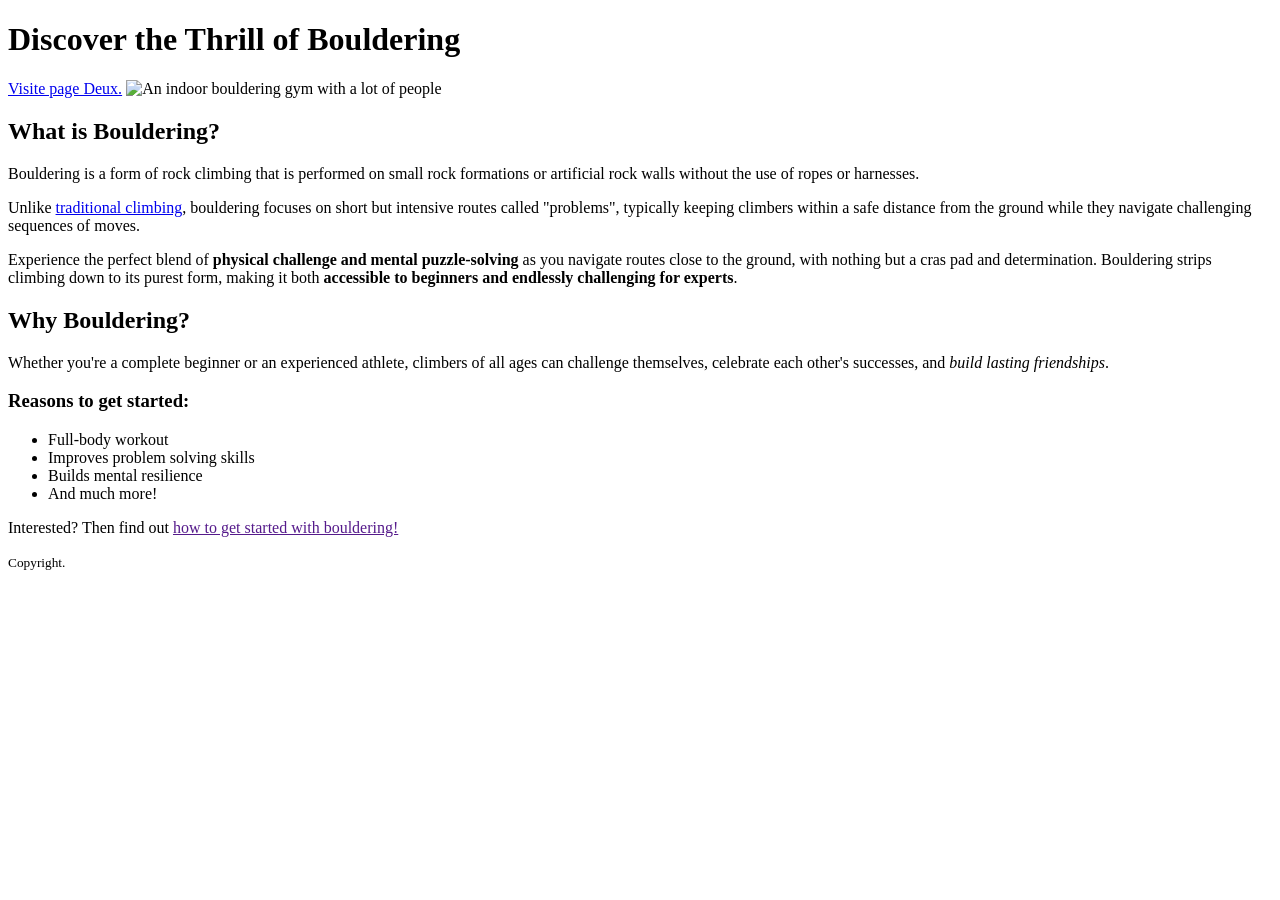
==== index.html @ ba55a71f "Create skeleton html pages" ====
<!DOCTYPE html>
<html lang="en">

<head>
    <meta charset="UTF-8">
    <meta name="viewport" content="width=device-width, initial-scale=1.0">
    <title>Re-Learning HTML & CSS Properly</title>
</head>

<body>
    <header>
        <!-- Banner -->
    </header>

    <main>
        <h1>Discover the Thrill of Bouldering</h1>

        <a href="getting-started.html">Visite page Deux.</a>

        <img src="" alt="An indoor bouldering gym with a lot of people">

        <section>
            <h2>What is Bouldering?</h2>
            <p>Bouldering is a form of rock climbing that is performed on small rock formations or artificial rock walls
                without
                the use of ropes or harnesses.</p>
            <p>Unlike <a href="https://en.wikipedia.org/wiki/Traditional_climbing">traditional climbing</a>, bouldering focuses on short but intensive routes called
                "problems",
                typically keeping climbers within a safe distance from the ground while they navigate challenging
                sequences
                of
                moves.</p>
            <p>Experience the perfect blend of <strong>physical challenge and mental puzzle-solving</strong> as you
                navigate routes close
                to
                the
                ground, with nothing but a cras pad and determination. Bouldering strips climbing down to its purest
                form,
                making it both <strong>accessible to beginners and endlessly challenging for experts</strong>.</p>
        </section>


        <section>
            <h2>Why Bouldering?</h2>
            <p>Whether you're a complete beginner or an experienced athlete, climbers of all ages can challenge
                themselves,
                celebrate each other's successes, and <em>build lasting friendships</em>.</p>

            <h3>Reasons to get started:</h3>
            <ul>
                <li>Full-body workout</li>
                <li>Improves problem solving skills</li>
                <li>Builds mental resilience</li>
                <li>And much more!</li>
            </ul>
            <p>Interested? Then find out <a href="">how to get started with bouldering!</a></p>
        </section>
    </main>


    <footer>
        <small>Copyright.</small>
    </footer>

</body>

</html>
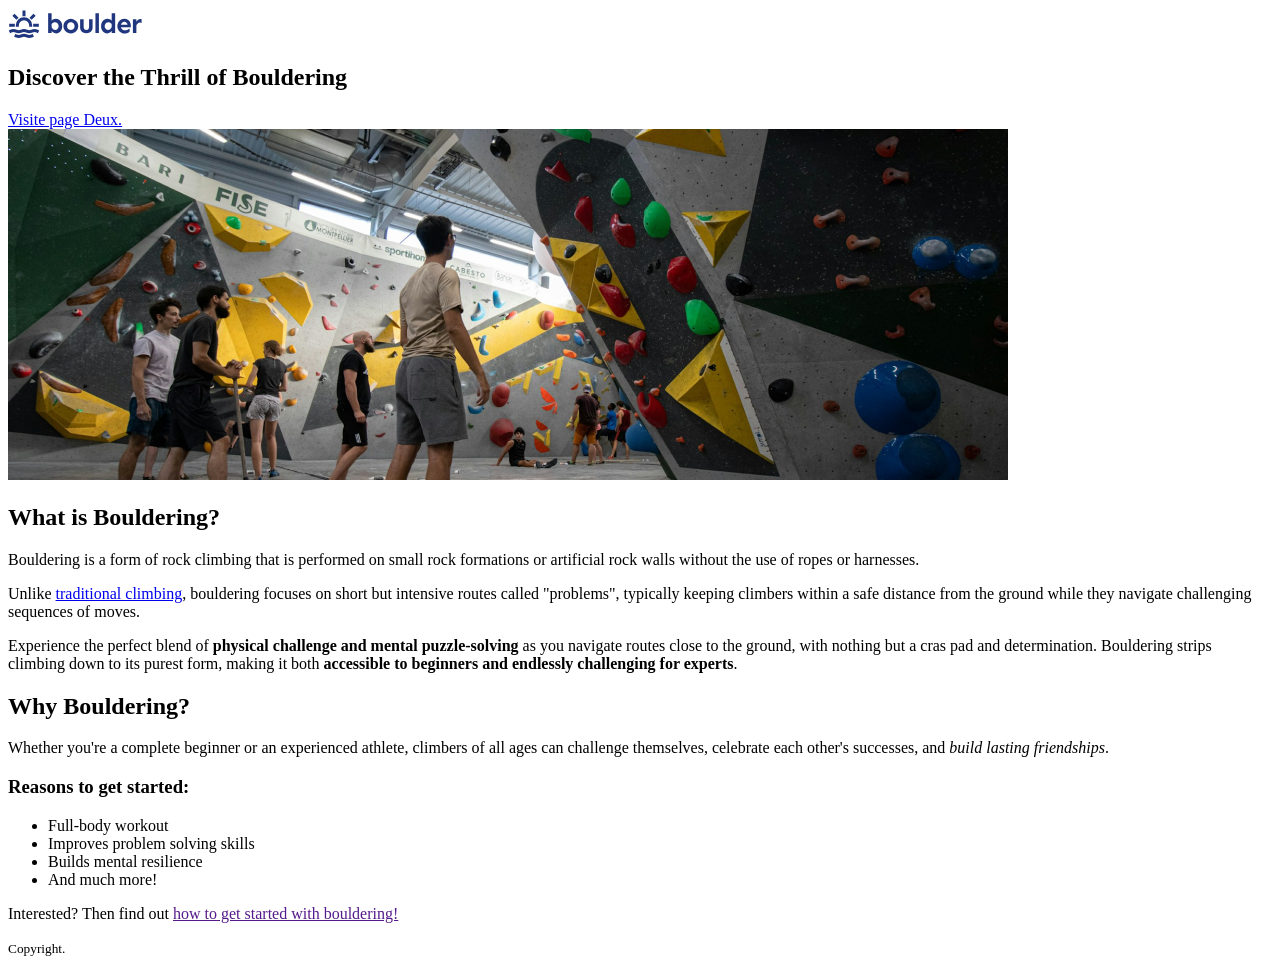
==== commit 39882e45: "Add: Images" ====
--- a/index.html
+++ b/index.html
@@ -9,22 +9,25 @@
 
 <body>
     <header>
-        <!-- Banner -->
+        <img src="images/logo.svg" alt="">
     </header>
 
     <main>
-        <h1>Discover the Thrill of Bouldering</h1>
+        <section>
+            <h1>Discover the Thrill of Bouldering</h1>
 
-        <a href="getting-started.html">Visite page Deux.</a>
+            <a href="getting-started.html">Visite page Deux.</a>
+        </section>
 
-        <img src="" alt="An indoor bouldering gym with a lot of people">
+        <img src="images/bouldering-gym.jpg" alt="An indoor bouldering gym with a lot of people">
 
         <section>
             <h2>What is Bouldering?</h2>
             <p>Bouldering is a form of rock climbing that is performed on small rock formations or artificial rock walls
                 without
                 the use of ropes or harnesses.</p>
-            <p>Unlike <a href="https://en.wikipedia.org/wiki/Traditional_climbing">traditional climbing</a>, bouldering focuses on short but intensive routes called
+            <p>Unlike <a href="https://en.wikipedia.org/wiki/Traditional_climbing">traditional climbing</a>, bouldering
+                focuses on short but intensive routes called
                 "problems",
                 typically keeping climbers within a safe distance from the ground while they navigate challenging
                 sequences
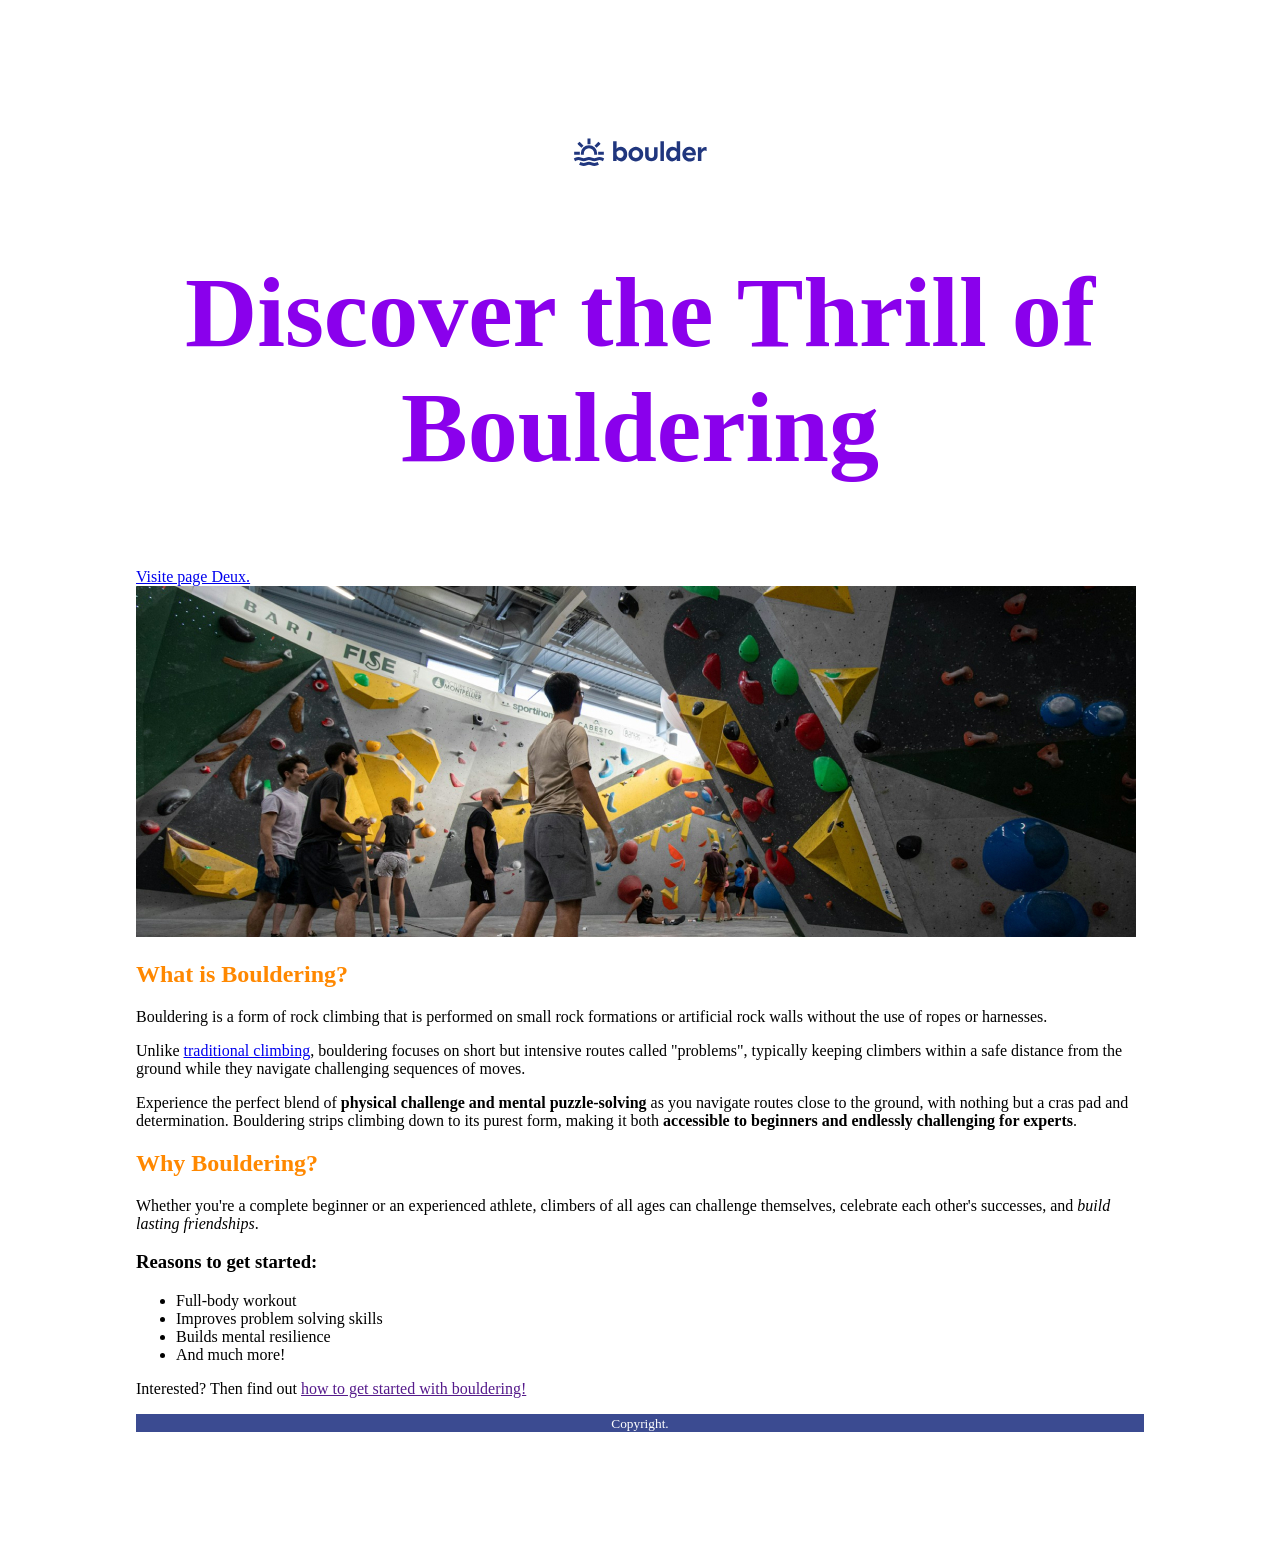
==== commit cbed6dbb: "Add: CSS styles to Home page." ====
--- a/index.html
+++ b/index.html
@@ -5,6 +5,8 @@
     <meta charset="UTF-8">
     <meta name="viewport" content="width=device-width, initial-scale=1.0">
     <title>Re-Learning HTML & CSS Properly</title>
+
+    <link href="css/style.css" rel="stylesheet">
 </head>
 
 <body>
--- a/css/style.css
+++ b/css/style.css
@@ -0,0 +1,37 @@
+header
+{
+    text-align: center;
+}
+
+
+body
+{
+    background-color: #ffffff;
+    padding: 10%;
+}
+
+h1
+{
+    color: #8a00ec;
+    font-size: 100px;
+    text-align: center;
+}
+
+h2
+{
+    color: rgb(255, 136, 0);
+    /* text-align: center; */
+}
+
+p
+{
+    /* text-align: center; */
+}
+
+footer
+{
+    background-color: rgba(0, 21, 113, 0.767);
+    color: #fff;
+    text-align: center;
+}
+
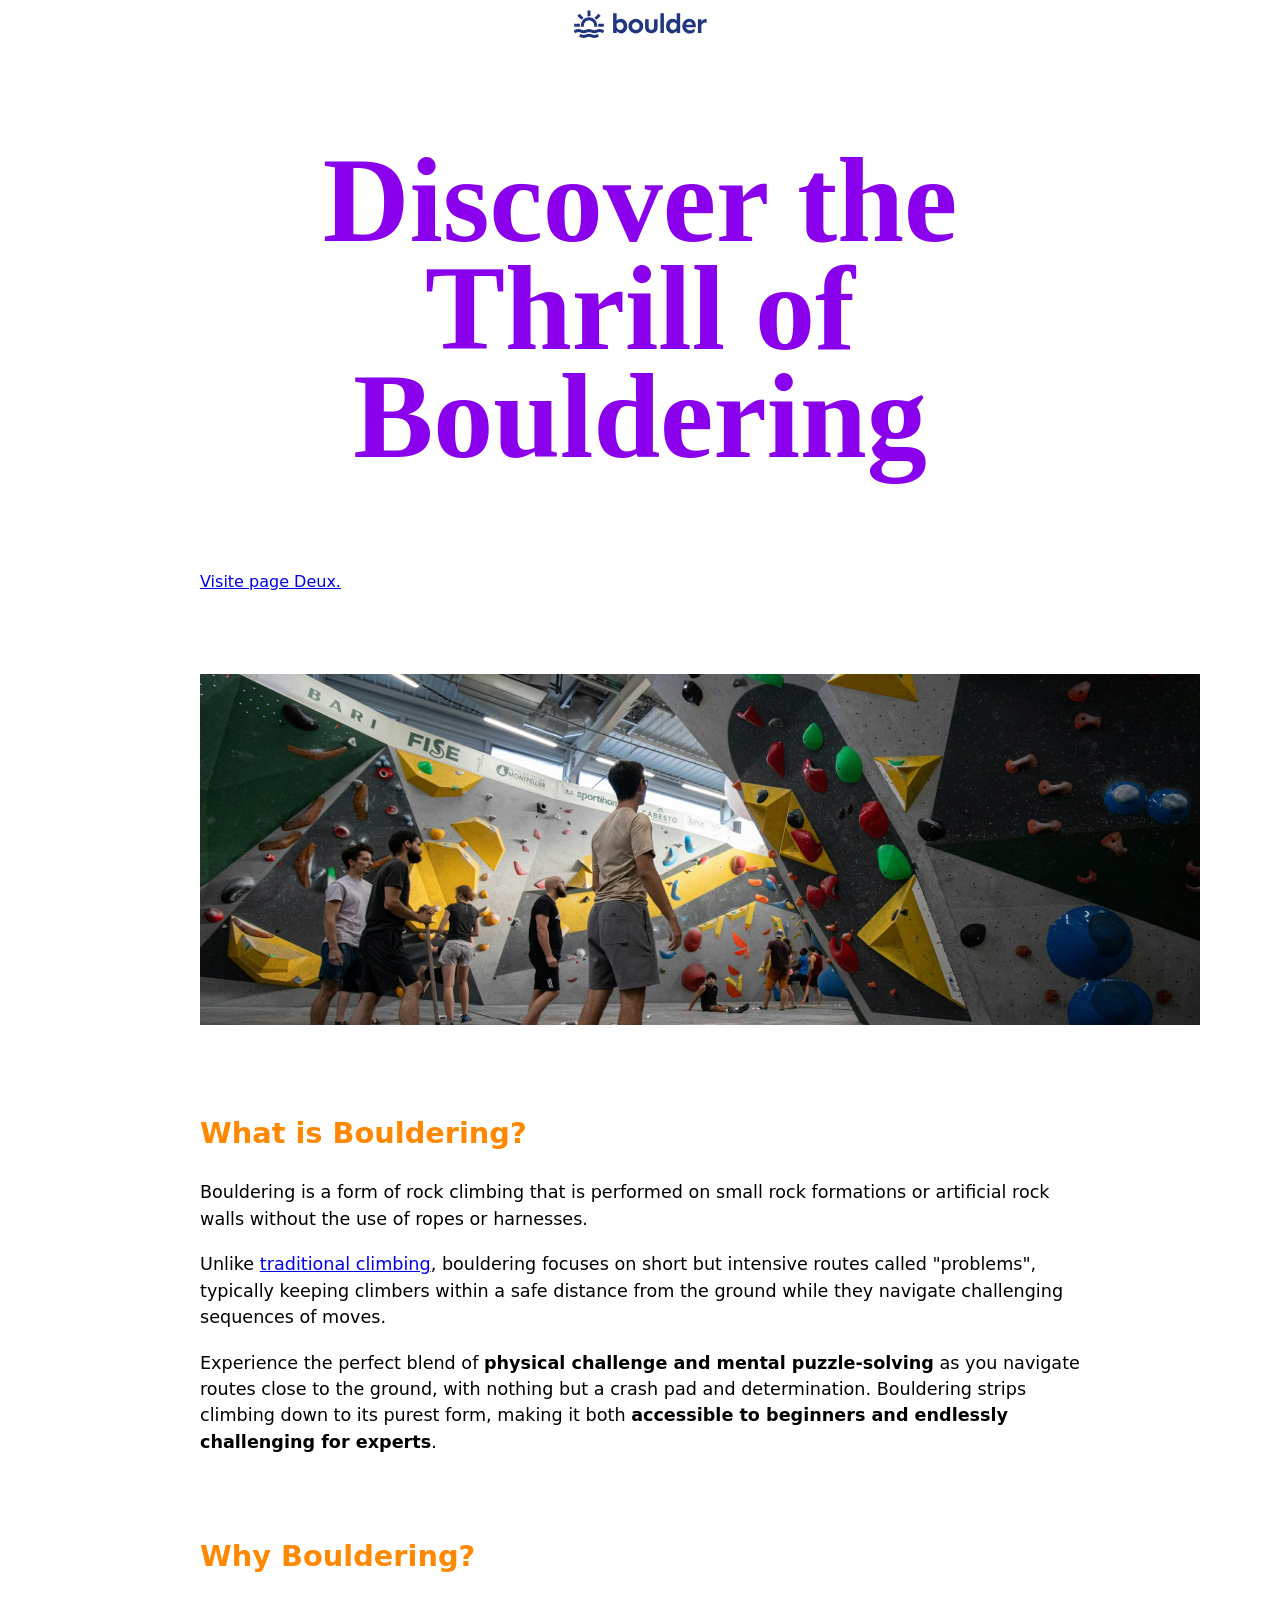
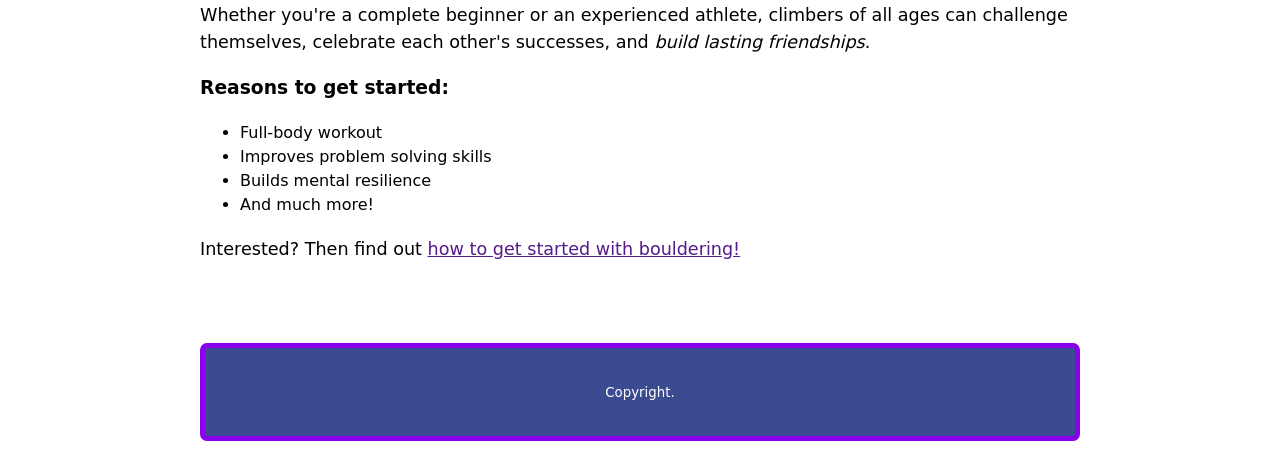
==== commit 3ed675c2: "Completed Version 1 of the website" ====
--- a/index.html
+++ b/index.html
@@ -39,7 +39,7 @@
                 navigate routes close
                 to
                 the
-                ground, with nothing but a cras pad and determination. Bouldering strips climbing down to its purest
+                ground, with nothing but a crash pad and determination. Bouldering strips climbing down to its purest
                 form,
                 making it both <strong>accessible to beginners and endlessly challenging for experts</strong>.</p>
         </section>
--- a/css/style.css
+++ b/css/style.css
@@ -1,37 +1,60 @@
+* 
+{
+    box-sizing: border-box;
+}
+
 header
 {
     text-align: center;
 }
 
-
 body
 {
     background-color: #ffffff;
-    padding: 10%;
+    padding-inline: 15%;
+    font-family: system-ui, -apple-system, BlinkMacSystemFont, 'Segoe UI', Roboto, Oxygen, Ubuntu, Cantarell, 'Open Sans', 'Helvetica Neue', sans-serif;
+    font-size: 1rem;
+    font-weight: 400;
+    line-height: 1.5;
+}
+
+section
+{
+    margin-block: 5rem;
 }
 
 h1
 {
+    font-family: 'Times New Roman', Times, serif;
     color: #8a00ec;
-    font-size: 100px;
+    font-size: 7.5rem;
+    font-weight: 900;
     text-align: center;
+    line-height: 0.9;
 }
 
 h2
 {
     color: rgb(255, 136, 0);
+    font-size: 1.8rem;
     /* text-align: center; */
 }
 
 p
 {
     /* text-align: center; */
+    font-size: 1.1rem;
+    margin-block: 1.2rem;
 }
+
 
 footer
 {
     background-color: rgba(0, 21, 113, 0.767);
     color: #fff;
     text-align: center;
+    padding: 2rem;
+    border:#8a00ec 5px solid;
+    border-radius: 7px;
 }
 
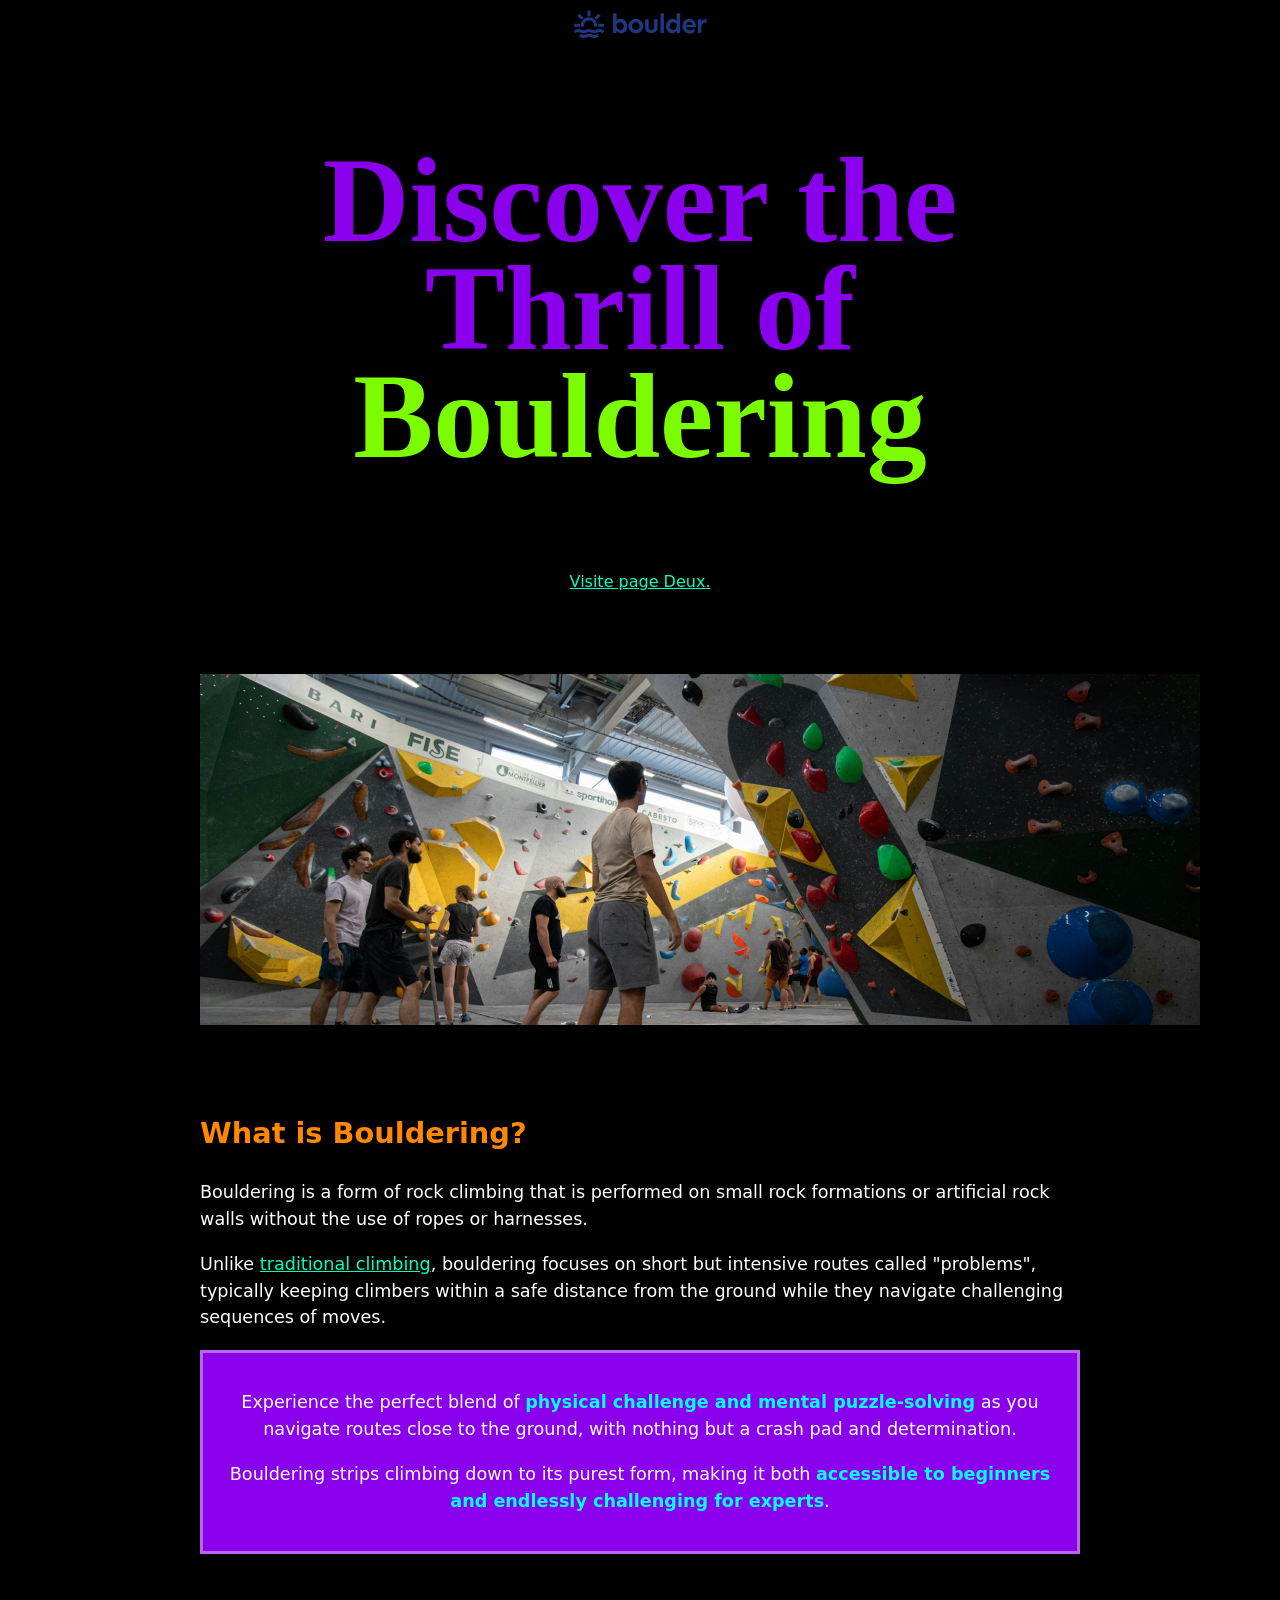
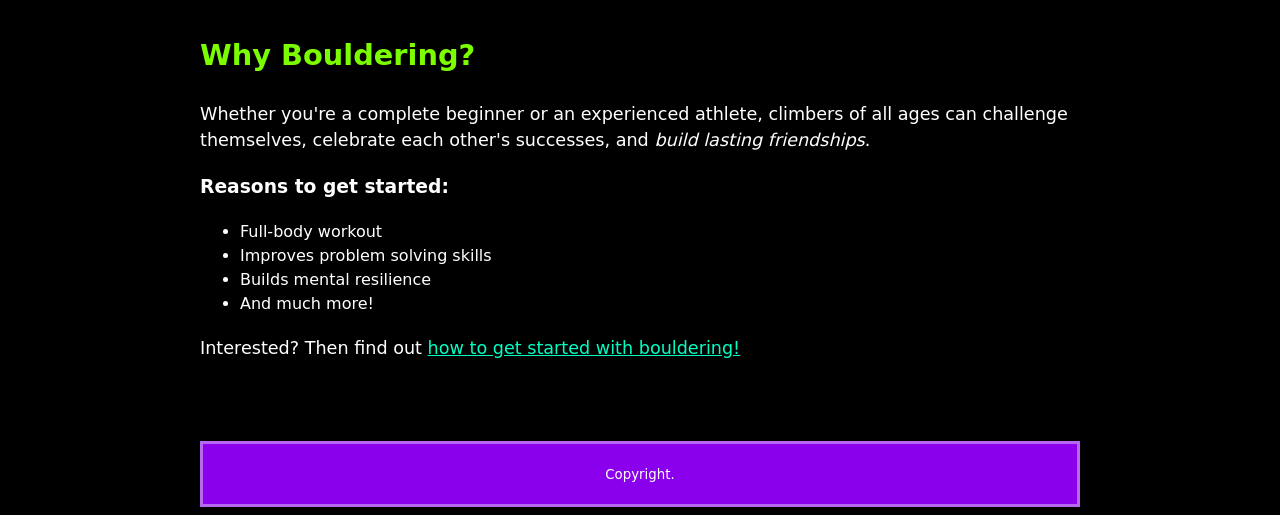
==== commit f68b8f97: "Add: bg photo on div and other small things" ====
--- a/index.html
+++ b/index.html
@@ -15,8 +15,8 @@
     </header>
 
     <main>
-        <section>
-            <h1>Discover the Thrill of Bouldering</h1>
+        <section class="section-center">
+            <h1>Discover the Thrill of <span class="secondary-text">Bouldering</span></h1>
 
             <a href="getting-started.html">Visite page Deux.</a>
         </section>
@@ -35,18 +35,23 @@
                 sequences
                 of
                 moves.</p>
-            <p>Experience the perfect blend of <strong>physical challenge and mental puzzle-solving</strong> as you
-                navigate routes close
-                to
-                the
-                ground, with nothing but a crash pad and determination. Bouldering strips climbing down to its purest
-                form,
-                making it both <strong>accessible to beginners and endlessly challenging for experts</strong>.</p>
+
+            <div class="primary-bg">
+                <p>Experience the perfect blend of <strong>physical challenge and mental puzzle-solving</strong> as you
+                    navigate routes close
+                    to
+                    the
+                    ground, with nothing but a crash pad and determination.</p>
+
+                <p>Bouldering strips climbing down to its purest
+                    form,
+                    making it both <strong>accessible to beginners and endlessly challenging for experts</strong>.</p>
+            </div>
         </section>
 
 
         <section>
-            <h2>Why Bouldering?</h2>
+            <h2 class="secondary-text">Why Bouldering?</h2>
             <p>Whether you're a complete beginner or an experienced athlete, climbers of all ages can challenge
                 themselves,
                 celebrate each other's successes, and <em>build lasting friendships</em>.</p>
@@ -63,7 +68,7 @@
     </main>
 
 
-    <footer>
+    <footer class="primary-bg">
         <small>Copyright.</small>
     </footer>
 
--- a/css/style.css
+++ b/css/style.css
@@ -1,6 +1,29 @@
 * 
 {
     box-sizing: border-box;
+}
+
+
+a
+{
+    color: rgb(0, 255, 195);
+}
+
+/* a:visited                // Not primarily Used, for clarification purposes
+{
+    color: darkmagenta;
+} */
+
+a:hover,
+a:focus-visible
+{
+    color: rgb(0, 255, 85);
+    font-style: oblique;
+}
+
+a:active
+{
+    color: #fff;
 }
 
 header
@@ -10,7 +33,8 @@
 
 body
 {
-    background-color: #ffffff;
+    background-color: #000;
+    color: white;
     padding-inline: 15%;
     font-family: system-ui, -apple-system, BlinkMacSystemFont, 'Segoe UI', Roboto, Oxygen, Ubuntu, Cantarell, 'Open Sans', 'Helvetica Neue', sans-serif;
     font-size: 1rem;
@@ -50,11 +74,38 @@
 
 footer
 {
-    background-color: rgba(0, 21, 113, 0.767);
-    color: #fff;
     text-align: center;
-    padding: 2rem;
-    border:#8a00ec 5px solid;
-    border-radius: 7px;
 }
 
+.climber-bg
+{
+    background-image: url('../images/simple-steps.jpg');
+    border:#b768f0 solid 5px;
+    padding: 8%;
+    background-repeat: no-repeat;
+    background-position: center;
+    background-size: contain;
+}
+
+.section-center
+{
+    text-align: center;
+}
+
+.primary-bg
+{
+    background-color: #8a00ec;
+    color: #fff;
+    padding: 2%;
+    text-align: center;
+    border: #b768f0 3px solid;
+}
+.primary-bg strong
+{
+    color: aqua;
+}
+
+.secondary-text
+{
+    color: lawngreen;
+}
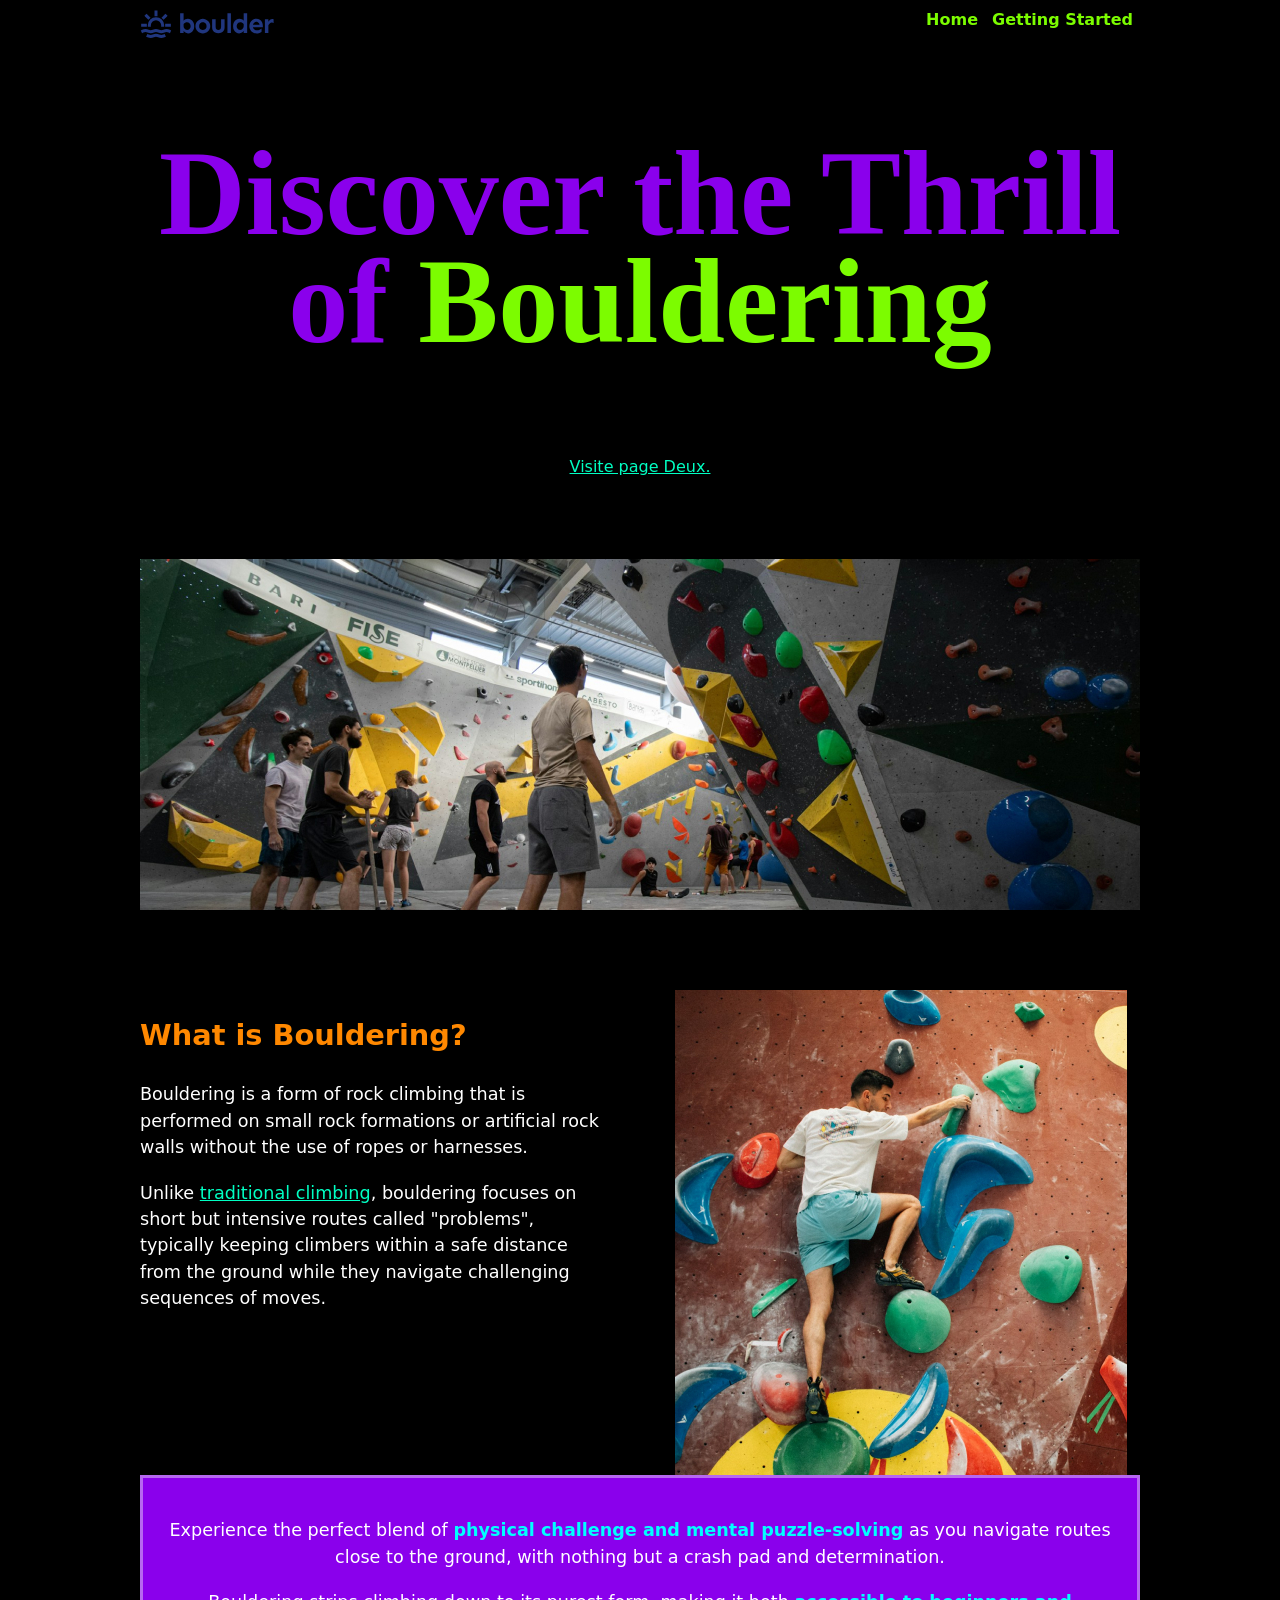
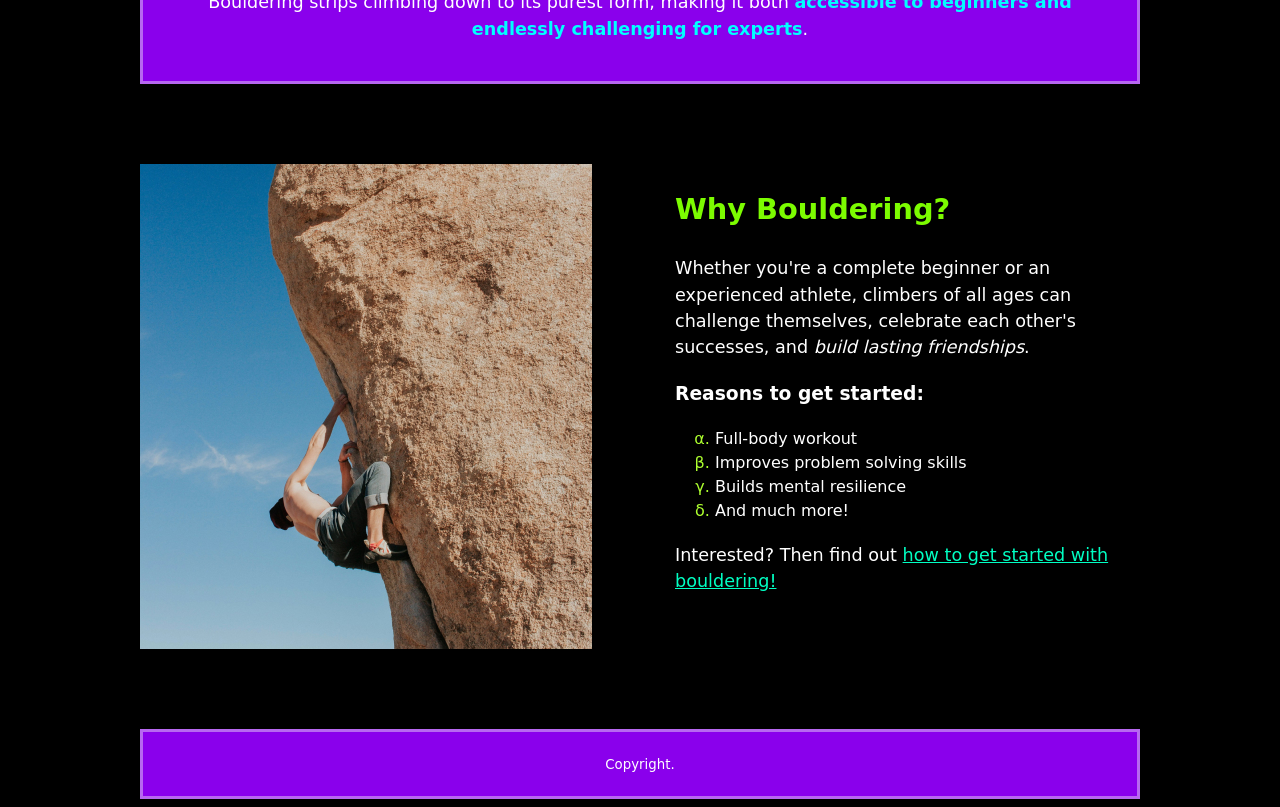
==== commit 4447f7ed: "format webpage to specified style" ====
--- a/index.html
+++ b/index.html
@@ -10,67 +10,92 @@
 </head>
 
 <body>
-    <header>
-        <img src="images/logo.svg" alt="">
-    </header>
+    <div class="wrapper">
+        <header>
+            <img src="images/logo.svg" alt="">
+            <nav class="primary-nav" aria-label="Primary Navigation">
+                <ul>
+                    <li><a href="index.html">Home</a></li>
+                    <li><a href="getting-started.html">Getting Started</a></li>
+                </ul>
+            </nav>
+        </header>
 
-    <main>
-        <section class="section-center">
-            <h1>Discover the Thrill of <span class="secondary-text">Bouldering</span></h1>
+        <main>
+            <section class="section-center">
+                <h1>Discover the Thrill of <span class="secondary-text">Bouldering</span></h1>
 
-            <a href="getting-started.html">Visite page Deux.</a>
-        </section>
+                <a href="getting-started.html">Visite page Deux.</a>
+            </section>
 
-        <img src="images/bouldering-gym.jpg" alt="An indoor bouldering gym with a lot of people">
+            <img src="images/bouldering-gym.jpg" alt="An indoor bouldering gym with a lot of people">
 
-        <section>
-            <h2>What is Bouldering?</h2>
-            <p>Bouldering is a form of rock climbing that is performed on small rock formations or artificial rock walls
-                without
-                the use of ropes or harnesses.</p>
-            <p>Unlike <a href="https://en.wikipedia.org/wiki/Traditional_climbing">traditional climbing</a>, bouldering
-                focuses on short but intensive routes called
-                "problems",
-                typically keeping climbers within a safe distance from the ground while they navigate challenging
-                sequences
-                of
-                moves.</p>
+            <section>
+                <div class="two-column-layout">
+                    <div>
+                        <h2>What is Bouldering?</h2>
+                        <p>Bouldering is a form of rock climbing that is performed on small rock formations or
+                            artificial
+                            rock walls
+                            without
+                            the use of ropes or harnesses.</p>
+                        <p>Unlike <a href="https://en.wikipedia.org/wiki/Traditional_climbing">traditional climbing</a>,
+                            bouldering
+                            focuses on short but intensive routes called
+                            "problems",
+                            typically keeping climbers within a safe distance from the ground while they navigate
+                            challenging
+                            sequences
+                            of
+                            moves.</p>
+                    </div>
+                    <img src="images/what-is-bouldering.jpg" alt="A man trying to conquer a bouldering wall">
+                </div>
 
-            <div class="primary-bg">
-                <p>Experience the perfect blend of <strong>physical challenge and mental puzzle-solving</strong> as you
-                    navigate routes close
-                    to
-                    the
-                    ground, with nothing but a crash pad and determination.</p>
+                <div class="primary-bg">
+                    <p>Experience the perfect blend of <strong>physical challenge and mental puzzle-solving</strong> as
+                        you
+                        navigate routes close
+                        to
+                        the
+                        ground, with nothing but a crash pad and determination.</p>
 
-                <p>Bouldering strips climbing down to its purest
-                    form,
-                    making it both <strong>accessible to beginners and endlessly challenging for experts</strong>.</p>
-            </div>
-        </section>
+                    <p>Bouldering strips climbing down to its purest
+                        form,
+                        making it both <strong>accessible to beginners and endlessly challenging for experts</strong>.
+                    </p>
+                </div>
+            </section>
 
 
-        <section>
-            <h2 class="secondary-text">Why Bouldering?</h2>
-            <p>Whether you're a complete beginner or an experienced athlete, climbers of all ages can challenge
-                themselves,
-                celebrate each other's successes, and <em>build lasting friendships</em>.</p>
+            <section>
+                <div class="two-column-layout">
+                    <img src="images/why-bouldering.jpg" alt="A man scaling a large boulder outside under the blue sky">
+                    <div>
+                        <h2 class="secondary-text">Why Bouldering?</h2>
+                        <p>Whether you're a complete beginner or an experienced athlete, climbers of all ages can
+                            challenge
+                            themselves,
+                            celebrate each other's successes, and <em>build lasting friendships</em>.</p>
 
-            <h3>Reasons to get started:</h3>
-            <ul>
-                <li>Full-body workout</li>
-                <li>Improves problem solving skills</li>
-                <li>Builds mental resilience</li>
-                <li>And much more!</li>
-            </ul>
-            <p>Interested? Then find out <a href="">how to get started with bouldering!</a></p>
-        </section>
-    </main>
+                        <h3>Reasons to get started:</h3>
+                        <ul>
+                            <li>Full-body workout</li>
+                            <li>Improves problem solving skills</li>
+                            <li>Builds mental resilience</li>
+                            <li>And much more!</li>
+                        </ul>
+                        <p>Interested? Then find out <a href="">how to get started with bouldering!</a></p>
+                    </div>
+                </div>
+            </section>
+        </main>
 
 
-    <footer class="primary-bg">
-        <small>Copyright.</small>
-    </footer>
+        <footer class="primary-bg">
+            <small>Copyright.</small>
+        </footer>
+    </div>
 
 </body>
 
--- a/css/style.css
+++ b/css/style.css
@@ -3,6 +3,11 @@
     box-sizing: border-box;
 }
 
+img 
+{
+    display: block;            /*This displays the images as block element instead of inline, which is the default. */
+    max-inline-size: 100%;
+}
 
 a
 {
@@ -29,13 +34,15 @@
 header
 {
     text-align: center;
+    display: flex;
+    justify-content: space-between;
+    
 }
 
 body
 {
     background-color: #000;
     color: white;
-    padding-inline: 15%;
     font-family: system-ui, -apple-system, BlinkMacSystemFont, 'Segoe UI', Roboto, Oxygen, Ubuntu, Cantarell, 'Open Sans', 'Helvetica Neue', sans-serif;
     font-size: 1rem;
     font-weight: 400;
@@ -71,6 +78,16 @@
     margin-block: 1.2rem;
 }
 
+ul
+{
+    color: #fff;
+    list-style:lower-greek;
+}
+
+ul li::marker
+{
+    color:greenyellow;
+}
 
 footer
 {
@@ -84,7 +101,7 @@
     padding: 8%;
     background-repeat: no-repeat;
     background-position: center;
-    background-size: contain;
+    background-size: cover;
 }
 
 .section-center
@@ -108,4 +125,63 @@
 .secondary-text
 {
     color: lawngreen;
+}
+
+.wrapper 
+{
+    max-inline-size: 1000px;
+    margin-inline: auto;
+}
+
+.two-column-layout
+{
+    display: grid;
+    grid-template-columns: 1fr 1fr;
+    gap: 70px;
+}
+.primary-nav
+{
+
+}
+.primary-nav ul
+{
+    display: flex;
+    gap: 01;
+    list-style: none;
+    padding: 0;
+    /* border: 0;           Not used here*/ 
+    margin: 0;
+}
+.primary-nav a
+{
+    color: lawngreen;
+    text-decoration: none;
+    font-weight:bolder;
+    padding: 7px;
+}
+.primary-nav a:hover,
+.primary-nav a:focus-visible
+{
+    background-color: grey;
+    font-style: normal;
+    padding: 7px;
+    border-radius: 5px;
+    animation: rgb 5s linear infinite;
+}
+
+/* =========================================
+   ANIMATIONS
+   =========================================
+*/
+
+@keyframes rgb {
+  0%, 100% {
+    background-color: #ff0000; /* Red */
+  }
+  33% {
+    background-color: #00ff00; /* Green */
+  }
+  66% {
+    background-color: #0000ff; /* Blue */
+  }
 }
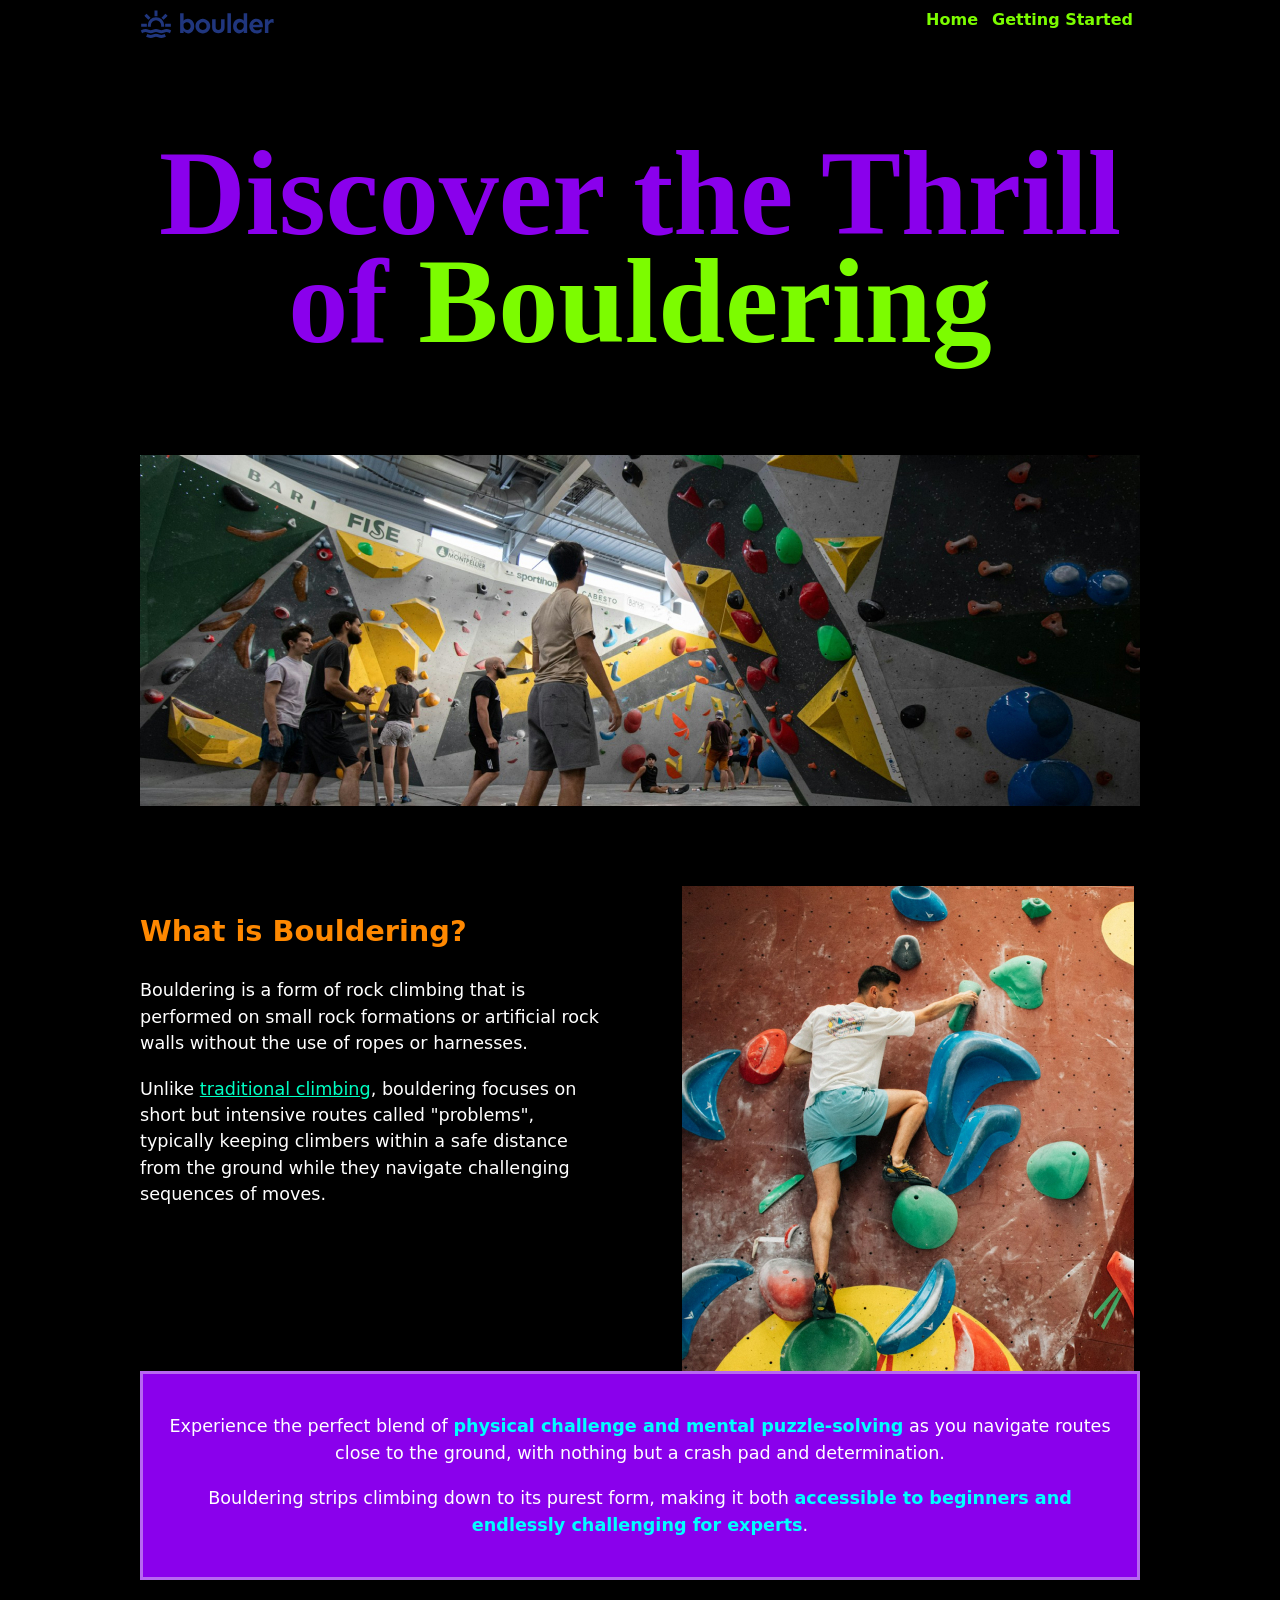
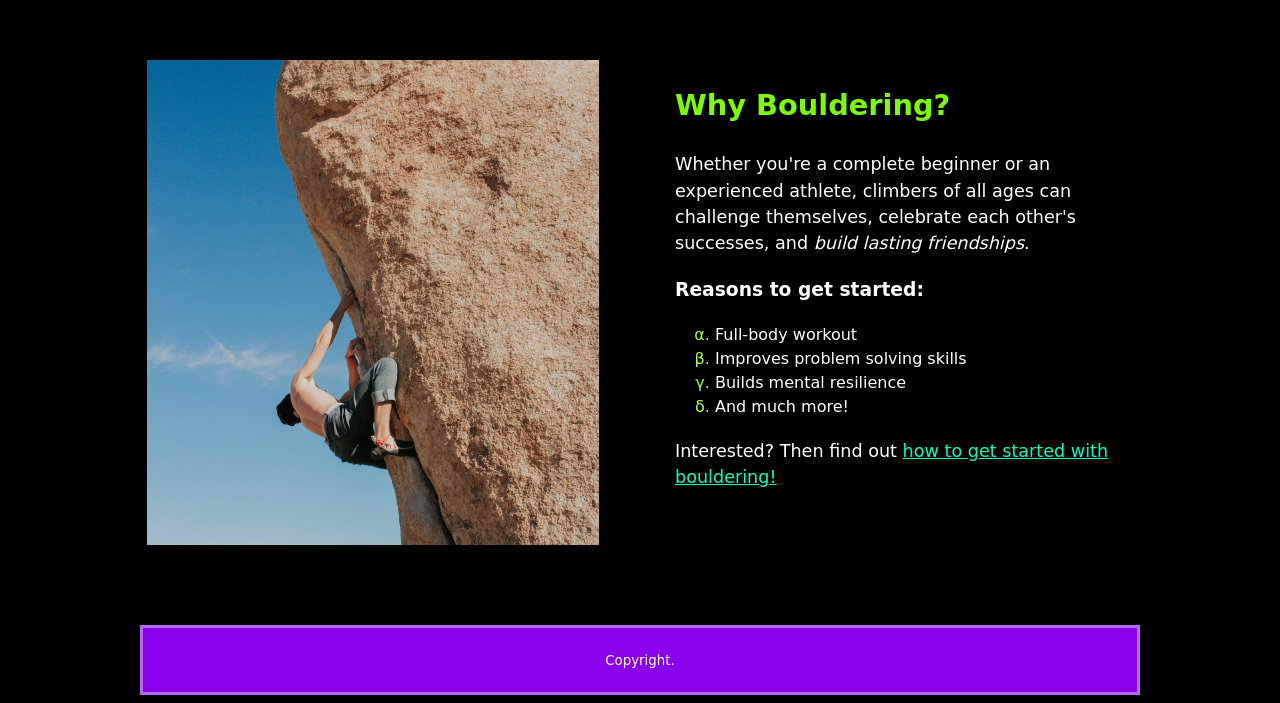
==== commit 8a9eb218: "remove: written links, add: mobile-first-formattin - Removed the written link to go from one page to" ====
--- a/index.html
+++ b/index.html
@@ -25,7 +25,6 @@
             <section class="section-center">
                 <h1>Discover the Thrill of <span class="secondary-text">Bouldering</span></h1>
 
-                <a href="getting-started.html">Visite page Deux.</a>
             </section>
 
             <img src="images/bouldering-gym.jpg" alt="An indoor bouldering gym with a lot of people">
--- a/css/style.css
+++ b/css/style.css
@@ -58,10 +58,15 @@
 {
     font-family: 'Times New Roman', Times, serif;
     color: #8a00ec;
-    font-size: 7.5rem;
+    font-size: 5.5rem;
     font-weight: 900;
     text-align: center;
     line-height: 0.9;
+
+    @media (width > 700px)
+    {
+        font-size: 7.5rem;
+    }
 }
 
 h2
@@ -135,10 +140,25 @@
 
 .two-column-layout
 {
-    display: grid;
-    grid-template-columns: 1fr 1fr;
-    gap: 70px;
-}
+    @media (width > 700px)
+    {
+        display: grid;
+        grid-template-columns: 1fr 1fr;
+        gap: 70px;
+        margin:auto;
+    }
+}
+
+.two-column-layout img
+{
+    margin-inline: auto;
+    /* @media (width < 700px)
+    {
+        inline-size: 100%;
+        height: auto;
+    } */
+}
+
 .primary-nav
 {
 
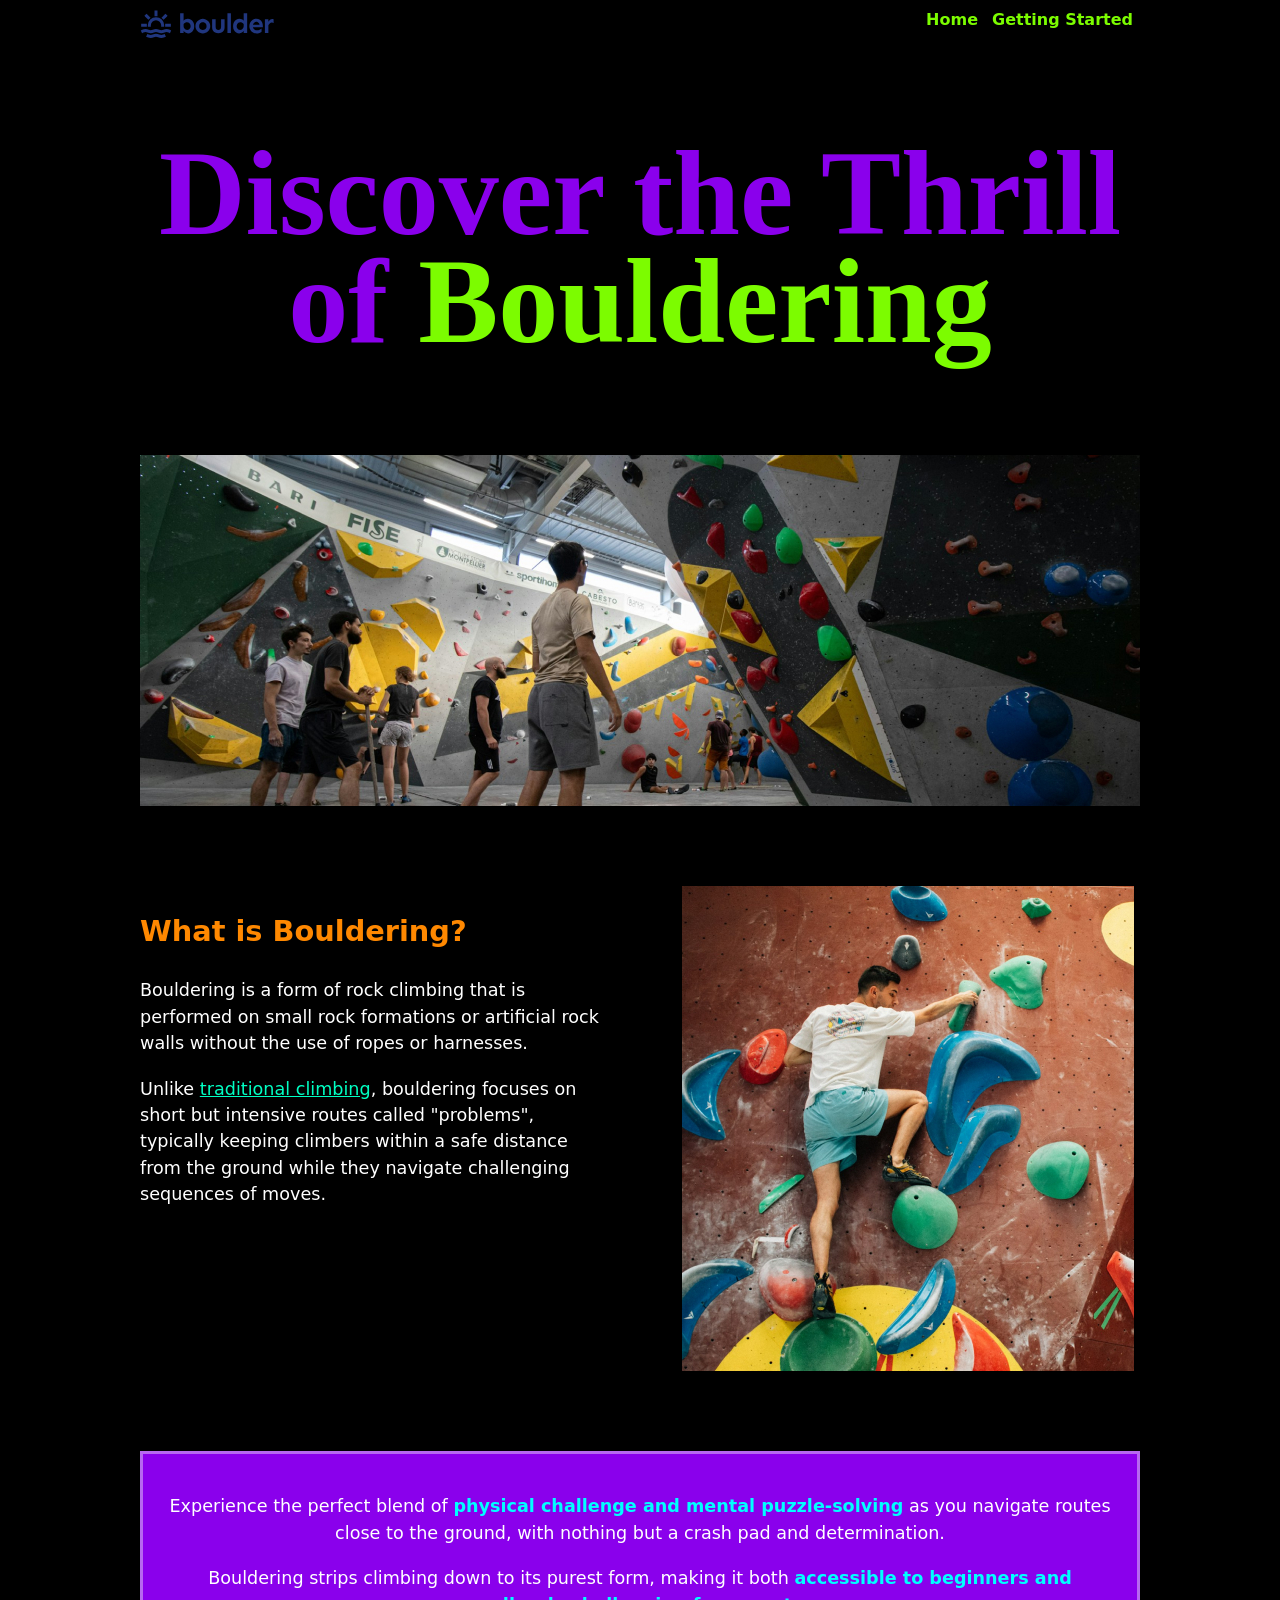
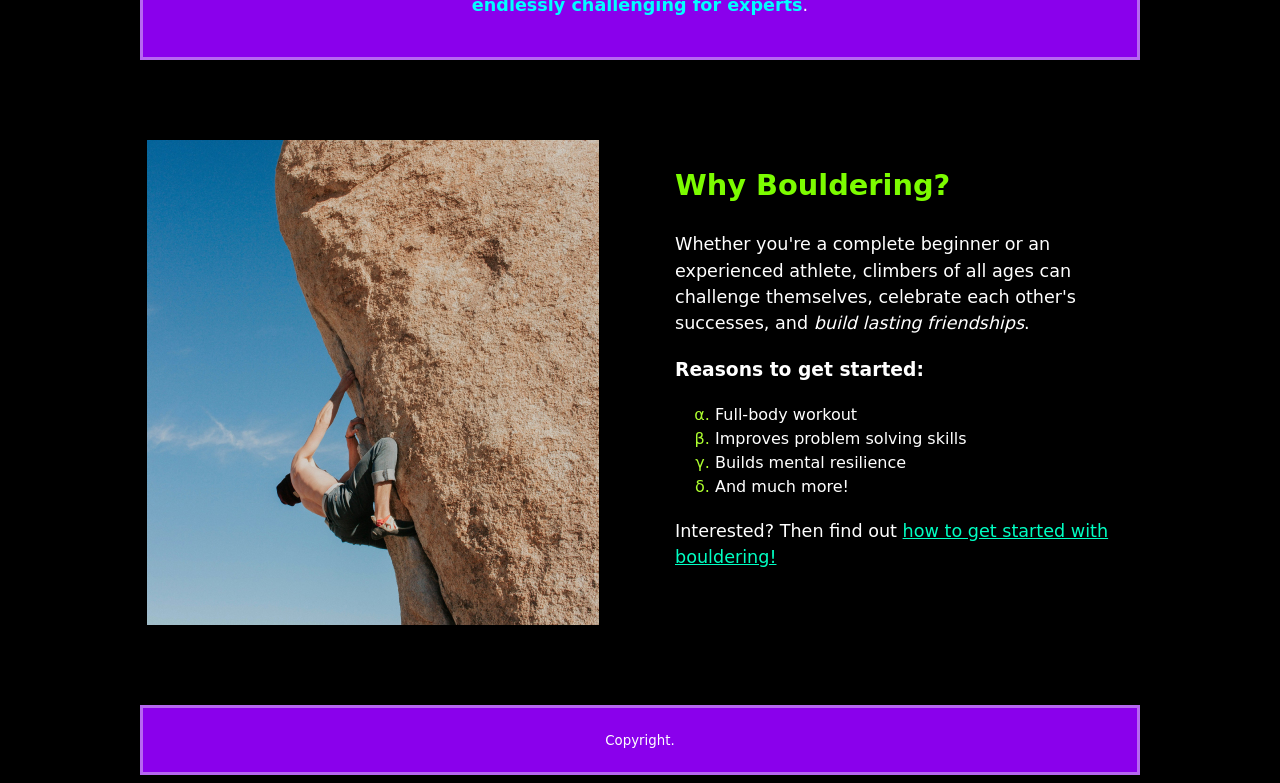
==== commit c1ab4726: "Create a 2 page website on Bouldering benefits" ====
--- a/index.html
+++ b/index.html
@@ -98,4 +98,5 @@
 
 </body>
 
-</html>+</html>
+<!-- Rectifying mistakes. -->
--- a/css/style.css
+++ b/css/style.css
@@ -140,12 +140,12 @@
 
 .two-column-layout
 {
+    margin-block-end: 5rem;
     @media (width > 700px)
     {
         display: grid;
         grid-template-columns: 1fr 1fr;
         gap: 70px;
-        margin:auto;
     }
 }
 
@@ -159,10 +159,6 @@
     } */
 }
 
-.primary-nav
-{
-
-}
 .primary-nav ul
 {
     display: flex;
